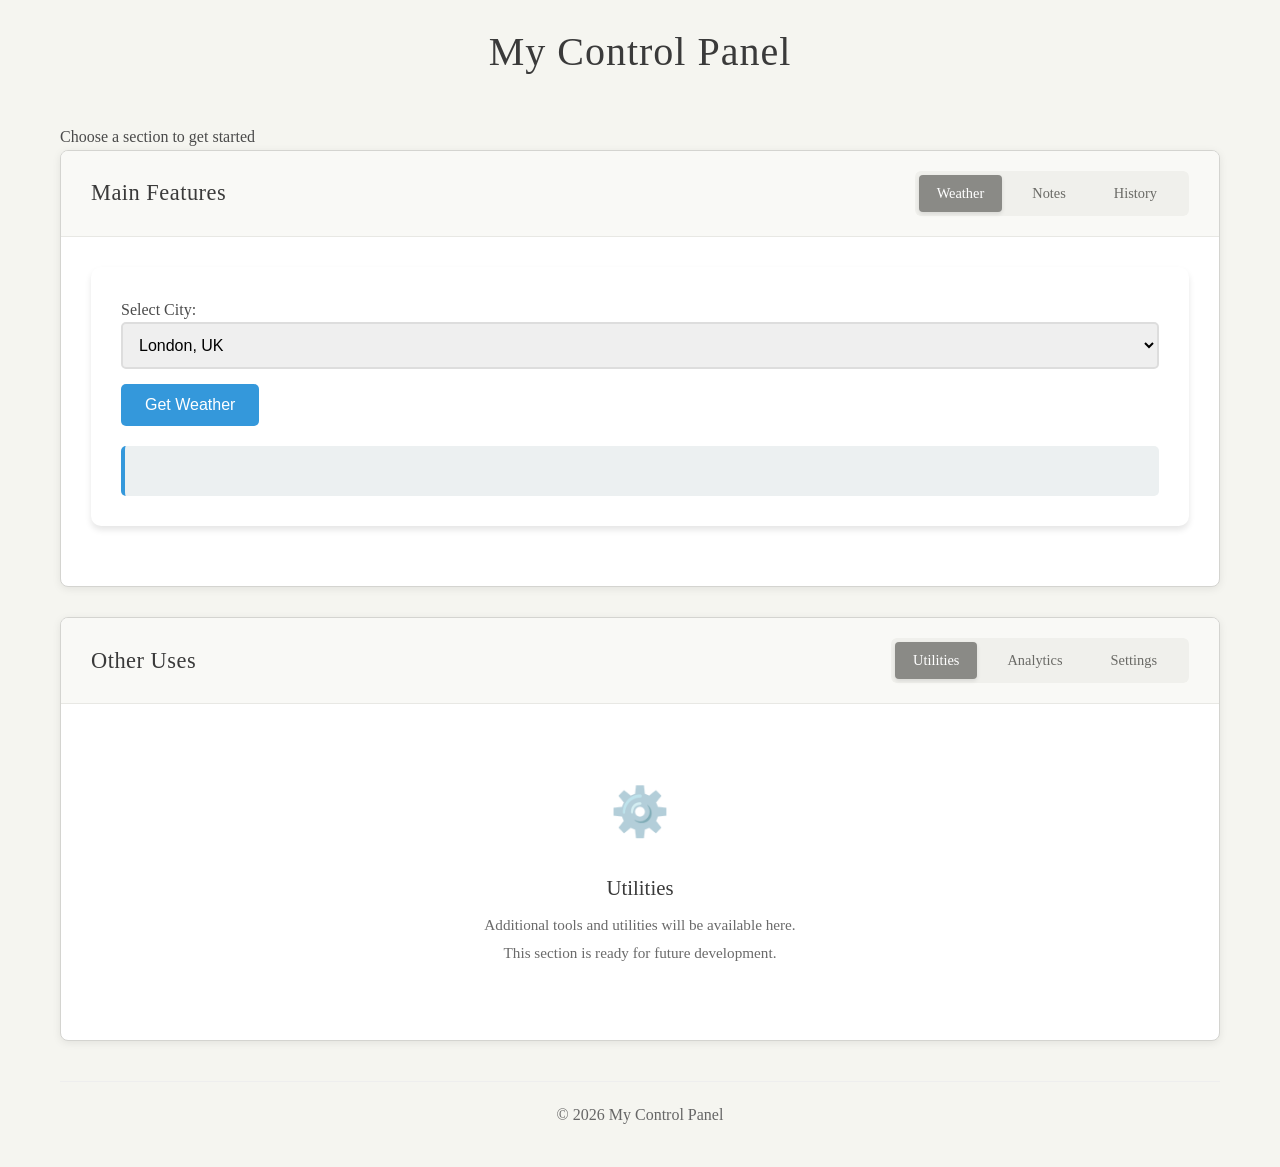
==== index.html @ 5e489d1b "Create single-page layout with workspace containers and toolbars - Implement main features container" ====
<!DOCTYPE html>
<html lang="en">
<head>
    <meta charset="UTF-8">
    <meta name="viewport" content="width=device-width, initial-scale=1.0">
    <title>My Control Panel</title>
    <link rel="stylesheet" href="styles.css">
</head>
<body>
    <div class="container">
        <header>
            <h1>My Control Panel</h1>
            <p>Choose a section to get started</p>
        </header>
        
        <main>
            <!-- Main Features Container -->
            <div class="workspace-container">
                <div class="workspace-header">
                    <h2>Main Features</h2>
                    <div class="toolbar">
                        <button class="tab-btn active" onclick="showMainFeature('weather')">Weather</button>
                        <button class="tab-btn" onclick="showMainFeature('notes')">Notes</button>
                        <button class="tab-btn" onclick="showMainFeature('history')">History</button>
                    </div>
                </div>
                
                <div class="workspace-content">
                    <!-- Weather Content -->
                    <div id="weather-content" class="content-panel active">
                        <div class="weather-section">
                            <div class="input-group">
                                <label for="citySelect">Select City:</label>
                                <select id="citySelect">
                                    <option value="london">London, UK</option>
                                    <option value="newyork">New York, USA</option>
                                    <option value="tokyo">Tokyo, Japan</option>
                                    <option value="sydney">Sydney, Australia</option>
                                    <option value="cairo">Cairo, Egypt</option>
                                </select>
                                <button id="weatherBtn" onclick="getWeather()">Get Weather</button>
                            </div>
                            
                            <div id="weatherResult" class="result-box"></div>
                        </div>
                    </div>
                    
                    <!-- Notes Content -->
                    <div id="notes-content" class="content-panel">
                        <div class="notes-section">
                            <div class="note-input-section">
                                <h3>Send a Note</h3>
                                <div class="input-group">
                                    <label for="noteInput">Enter your note:</label>
                                    <textarea id="noteInput" placeholder="Type your note here..." rows="3"></textarea>
                                    <button id="noteBtn" onclick="sendNote()">Send Note</button>
                                </div>
                            </div>
                            
                            <div class="note-retrieve-section">
                                <h3>Get Notes</h3>
                                <div class="input-group">
                                    <button id="getNotesBtn" onclick="getNotes()">Get Last 5 Notes</button>
                                </div>
                            </div>
                            
                            <div id="noteStatus" class="result-box"></div>
                        </div>
                    </div>
                    
                    <!-- History Content -->
                    <div id="history-content" class="content-panel">
                        <div class="history-section">
                            <div class="input-group">
                                <h3>Today in Christian History</h3>
                                <p>Click the button below to discover what happened on this day in Christian history.</p>
                                <button id="button3Btn" onclick="runButton3()">Get Today's Fact</button>
                            </div>
                            
                            <div id="button3Result" class="result-box"></div>
                        </div>
                    </div>
                </div>
            </div>
            
            <!-- Other Uses Container -->
            <div class="workspace-container">
                <div class="workspace-header">
                    <h2>Other Uses</h2>
                    <div class="toolbar">
                        <button class="tab-btn active" onclick="showOtherFeature('utilities')">Utilities</button>
                        <button class="tab-btn" onclick="showOtherFeature('analytics')">Analytics</button>
                        <button class="tab-btn" onclick="showOtherFeature('settings')">Settings</button>
                    </div>
                </div>
                
                <div class="workspace-content">
                    <!-- Utilities Content -->
                    <div id="utilities-content" class="content-panel active">
                        <div class="utilities-section">
                            <div class="placeholder-content">
                                <div class="placeholder-icon">⚙️</div>
                                <h3>Utilities</h3>
                                <p>Additional tools and utilities will be available here.</p>
                                <p>This section is ready for future development.</p>
                            </div>
                        </div>
                    </div>
                    
                    <!-- Analytics Content -->
                    <div id="analytics-content" class="content-panel">
                        <div class="analytics-section">
                            <div class="placeholder-content">
                                <div class="placeholder-icon">📊</div>
                                <h3>Analytics</h3>
                                <p>Data analysis and reporting features coming soon.</p>
                                <p>This section is ready for future development.</p>
                            </div>
                        </div>
                    </div>
                    
                    <!-- Settings Content -->
                    <div id="settings-content" class="content-panel">
                        <div class="settings-section">
                            <div class="placeholder-content">
                                <div class="placeholder-icon">🔧</div>
                                <h3>Settings</h3>
                                <p>Configure your preferences and settings here.</p>
                                <p>This section is ready for future development.</p>
                            </div>
                        </div>
                    </div>
                </div>
            </div>
        </main>
        
        <footer>
            <p>&copy; 2026 My Control Panel</p>
        </footer>
    </div>
    
    <!-- Link to JavaScript file with cache-busting -->
    <script src="script.js?t=202607061128"></script>
</body>
</html>
---- styles.css ----
/* Global styles and reset */
* {
    margin: 0;
    padding: 0;
    box-sizing: border-box;
}

body {
    font-family: 'Georgia', 'Times New Roman', serif;
    background-color: #f5f5f0;
    color: #4a4a4a;
    line-height: 1.6;
}

/* Main container - centers content and provides padding */
.container {
    max-width: 1200px;
    margin: 0 auto;
    padding: 20px;
}

/* Main title styling */
h1 {
    text-align: center;
    color: #3a3a3a;
    margin-bottom: 40px;
    font-size: 2.5em;
    font-weight: 300;
    letter-spacing: 1px;
}

/* Workspace Container Styles */
.workspace-container {
    background: #ffffff;
    border: 1px solid #d4d4d0;
    border-radius: 8px;
    margin-bottom: 30px;
    box-shadow: 0 2px 8px rgba(0, 0, 0, 0.08);
    overflow: hidden;
}

.workspace-header {
    background: #f9f9f6;
    border-bottom: 1px solid #e8e8e4;
    padding: 20px 30px;
    display: flex;
    justify-content: space-between;
    align-items: center;
}

.workspace-header h2 {
    color: #3a3a3a;
    font-size: 1.4em;
    font-weight: 400;
    margin: 0;
    letter-spacing: 0.5px;
}

/* Toolbar Styles */
.toolbar {
    display: flex;
    gap: 2px;
    background: #f0f0ec;
    border-radius: 6px;
    padding: 4px;
}

.tab-btn {
    background: transparent;
    color: #6a6a66;
    border: none;
    padding: 10px 18px;
    border-radius: 4px;
    cursor: pointer;
    font-size: 0.9em;
    font-weight: 400;
    transition: all 0.3s ease;
    font-family: inherit;
}

.tab-btn:hover {
    background: rgba(138, 138, 134, 0.1);
    color: #4a4a46;
}

.tab-btn.active {
    background: #8a8a86;
    color: white;
    box-shadow: 0 2px 4px rgba(0, 0, 0, 0.1);
}

/* Workspace Content */
.workspace-content {
    padding: 30px;
    min-height: 300px;
}

.content-panel {
    display: none;
}

.content-panel.active {
    display: block;
    animation: fadeIn 0.3s ease-in;
}

@keyframes fadeIn {
    from { opacity: 0; transform: translateY(10px); }
    to { opacity: 1; transform: translateY(0); }
}

/* Placeholder Content */
.placeholder-content {
    text-align: center;
    padding: 40px 20px;
}

.placeholder-icon {
    font-size: 48px;
    margin-bottom: 20px;
    opacity: 0.6;
}

.placeholder-content h3 {
    color: #3a3a3a;
    margin: 0 0 10px 0;
    font-size: 1.3em;
    font-weight: 400;
}

.placeholder-content p {
    color: #6a6a6a;
    margin: 5px 0;
    font-size: 0.95em;
    line-height: 1.5;
}

/* Feature Grid */
.feature-grid, .other-grid {
    display: grid;
    grid-template-columns: repeat(auto-fit, minmax(280px, 1fr));
    gap: 20px;
}

/* Feature Cards */
.feature-card, .other-card {
    background: #fafafa;
    border: 1px solid #e0e0dc;
    border-radius: 6px;
    padding: 25px;
    text-align: center;
    transition: all 0.3s ease;
    cursor: pointer;
}

.feature-card:hover, .other-card:hover {
    border-color: #b8b8b4;
    box-shadow: 0 4px 12px rgba(0, 0, 0, 0.12);
    transform: translateY(-2px);
}

.feature-icon, .other-icon {
    font-size: 36px;
    margin-bottom: 15px;
    opacity: 0.8;
}

.feature-card h3, .other-card h3 {
    color: #3a3a3a;
    margin: 0 0 8px 0;
    font-size: 1.2em;
    font-weight: 400;
}

.feature-card p, .other-card p {
    color: #6a6a6a;
    margin: 0 0 20px 0;
    font-size: 0.9em;
    line-height: 1.5;
}

.feature-btn, .other-btn {
    background: #8a8a86;
    color: white;
    border: none;
    padding: 10px 20px;
    border-radius: 4px;
    cursor: pointer;
    font-size: 0.85em;
    font-weight: 400;
    transition: background 0.3s ease;
    font-family: inherit;
}

.feature-btn:hover, .other-btn:hover {
    background: #6a6a66;
}

.other-btn {
    background: #9a9a96;
    cursor: not-allowed;
    opacity: 0.7;
}

.other-btn:hover {
    background: #9a9a96;
}

/* Card styling - each section is a card */
.card {
    background: white;
    border-radius: 10px;
    box-shadow: 0 4px 6px rgba(0, 0, 0, 0.1);
    padding: 30px;
    margin-bottom: 30px;
    transition: transform 0.2s ease;
}

/* Hover effect for cards */
.card:hover {
    transform: translateY(-2px);
    box-shadow: 0 6px 12px rgba(0, 0, 0, 0.15);
}

/* Card heading styling */
.card h2 {
    color: #3498db;
    margin-bottom: 10px;
    font-size: 1.8em;
}

/* Card description paragraph */
.card p {
    color: #666;
    margin-bottom: 20px;
    font-style: italic;
}

/* Form elements styling */
select, input[type="text"] {
    width: 100%;
    padding: 12px;
    margin-bottom: 15px;
    border: 2px solid #ddd;
    border-radius: 5px;
    font-size: 16px;
    transition: border-color 0.3s ease;
}

/* Focus effect for form elements */
select:focus, input[type="text"]:focus {
    outline: none;
    border-color: #3498db;
}

/* Button styling */
button {
    background-color: #3498db;
    color: white;
    padding: 12px 24px;
    border: none;
    border-radius: 5px;
    font-size: 16px;
    cursor: pointer;
    transition: background-color 0.3s ease;
    margin-right: 10px;
}

/* Hover effect for buttons */
button:hover {
    background-color: #2980b9;
}

/* Active effect for buttons */
button:active {
    transform: translateY(1px);
}

/* Result divs styling - where output will appear */
#weatherResult, #noteStatus, #button3Result {
    margin-top: 20px;
    padding: 15px;
    border-radius: 5px;
    background-color: #ecf0f1;
    min-height: 50px;
    border-left: 4px solid #3498db;
}

/* Success message styling */
.success {
    background-color: #d4edda;
    border-left-color: #28a745;
    color: #155724;
}

/* Error message styling */
.error {
    background-color: #f8d7da;
    border-left-color: #dc3545;
    color: #721c24;
}

/* Navigation Styles */
.nav-header {
    display: flex;
    align-items: center;
    gap: 15px;
    margin-bottom: 10px;
}

.back-btn {
    background: #6c757d;
    color: white;
    border: none;
    padding: 8px 15px;
    border-radius: 5px;
    cursor: pointer;
    font-size: 14px;
    transition: background 0.3s ease;
}

.back-btn:hover {
    background: #5a6268;
}

.nav-grid {
    display: grid;
    grid-template-columns: repeat(auto-fit, minmax(300px, 1fr));
    gap: 25px;
    margin-top: 30px;
}

.nav-card {
    background: white;
    border-radius: 12px;
    padding: 30px;
    text-align: center;
    box-shadow: 0 4px 15px rgba(0, 0, 0, 0.1);
    transition: transform 0.3s ease, box-shadow 0.3s ease;
    cursor: pointer;
}

.nav-card:hover {
    transform: translateY(-5px);
    box-shadow: 0 8px 25px rgba(0, 0, 0, 0.15);
}

.nav-icon {
    font-size: 48px;
    margin-bottom: 15px;
}

.nav-card h2 {
    color: #333;
    margin: 0 0 10px 0;
    font-size: 24px;
}

.nav-card p {
    color: #666;
    margin: 0 0 20px 0;
    line-height: 1.5;
}

.nav-btn {
    background: linear-gradient(135deg, #667eea 0%, #764ba2 100%);
    color: white;
    border: none;
    padding: 12px 25px;
    border-radius: 8px;
    cursor: pointer;
    font-size: 16px;
    font-weight: 600;
    transition: transform 0.2s ease;
}

.nav-btn:hover {
    transform: scale(1.05);
}

/* Footer Styles */
footer {
    text-align: center;
    margin-top: 40px;
    padding: 20px;
    border-top: 1px solid #eee;
    color: #666;
}

/* Section Styles for individual pages */
.weather-section, .notes-section, .history-section {
    background: white;
    border-radius: 10px;
    box-shadow: 0 4px 6px rgba(0, 0, 0, 0.1);
    padding: 30px;
    margin-bottom: 30px;
}

.weather-section h2, .notes-section h2, .history-section h2 {
    color: #3498db;
    margin-bottom: 10px;
    font-size: 1.8em;
}

.weather-section h3, .notes-section h3, .history-section h3 {
    color: #2c3e50;
    margin: 20px 0 10px 0;
    font-size: 1.3em;
}

.note-input-section, .note-retrieve-section {
    margin-bottom: 25px;
}

/* Textarea styling */
textarea {
    width: 100%;
    padding: 12px;
    margin-bottom: 15px;
    border: 2px solid #ddd;
    border-radius: 5px;
    font-size: 16px;
    transition: border-color 0.3s ease;
    resize: vertical;
    font-family: inherit;
}

textarea:focus {
    outline: none;
    border-color: #3498db;
}

/* Result box styling */
.result-box {
    margin-top: 20px;
    padding: 15px;
    border-radius: 5px;
    background-color: #ecf0f1;
    min-height: 50px;
    border-left: 4px solid #3498db;
}

/* Responsive design for smaller screens */
@media (max-width: 768px) {
    .container {
        padding: 15px;
    }
    
    .card {
        padding: 20px;
    }
    
    h1 {
        font-size: 2em;
    }
    
    .card h2 {
        font-size: 1.5em;
    }
    
    .workspace-header {
        flex-direction: column;
        gap: 15px;
        padding: 20px;
        text-align: center;
    }
    
    .toolbar {
        justify-content: center;
        flex-wrap: wrap;
    }
    
    .tab-btn {
        padding: 8px 14px;
        font-size: 0.85em;
    }
    
    .workspace-content {
        padding: 20px;
        min-height: 250px;
    }
    
    .placeholder-content {
        padding: 30px 15px;
    }
    
    .placeholder-icon {
        font-size: 36px;
    }
    
    .nav-header {
        flex-direction: column;
        align-items: flex-start;
        gap: 10px;
    }
    
    .weather-section, .notes-section, .history-section {
        padding: 20px;
    }
    
    .input-group {
        flex-direction: column;
        gap: 10px;
    }
    
    .input-group button {
        align-self: stretch;
    }
}
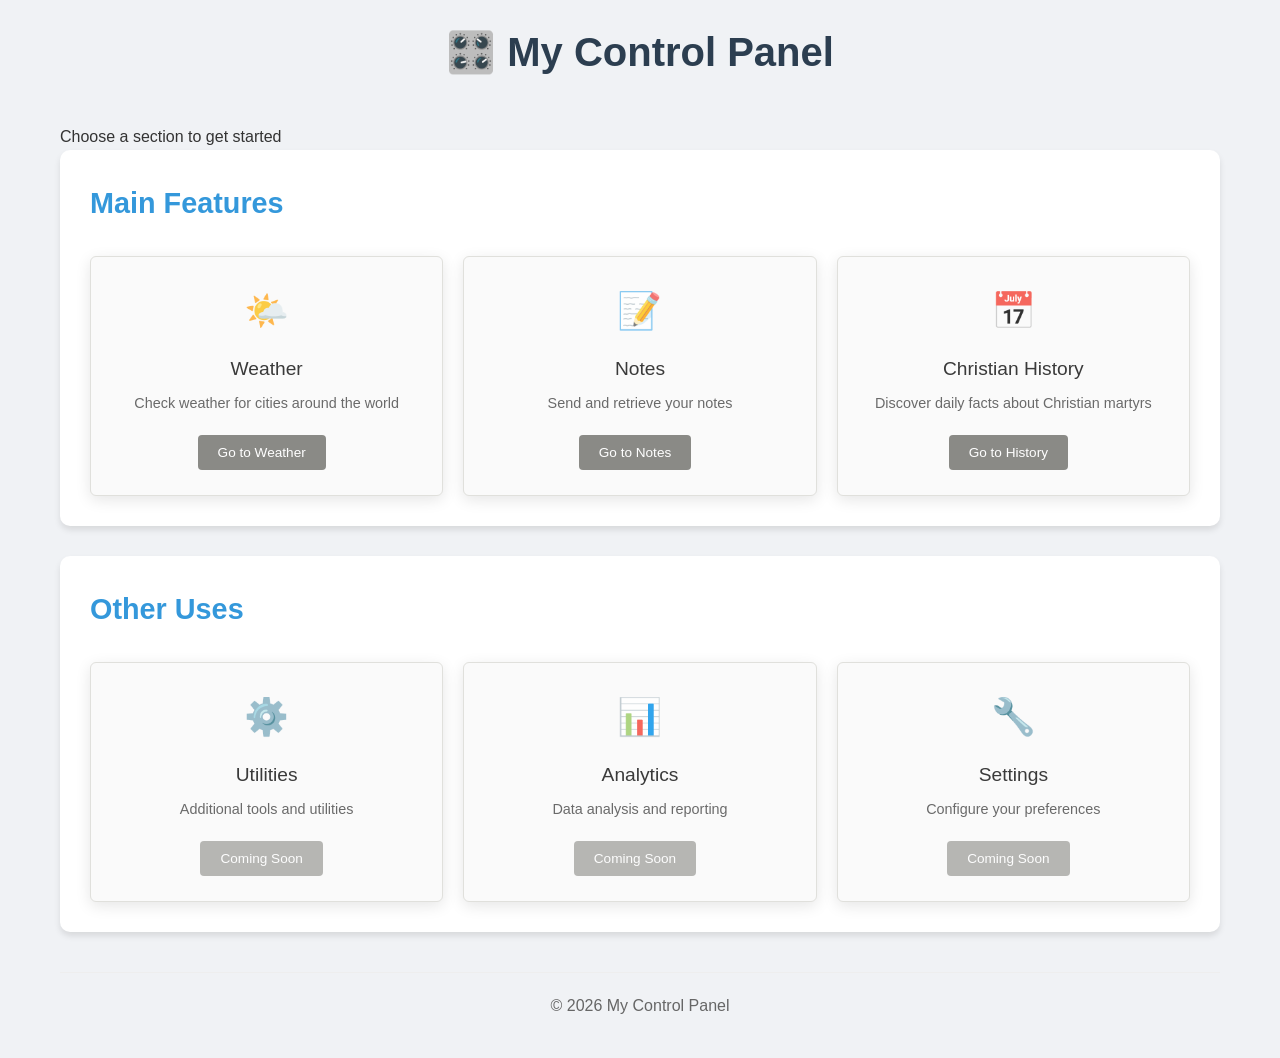
==== commit 7b522fe0: "Revert to original beautiful card-based layout design - Restore original card design with hover effe" ====
--- a/index.html
+++ b/index.html
@@ -9,126 +9,61 @@
 <body>
     <div class="container">
         <header>
-            <h1>My Control Panel</h1>
+            <h1>🎛️ My Control Panel</h1>
             <p>Choose a section to get started</p>
         </header>
         
         <main>
             <!-- Main Features Container -->
-            <div class="workspace-container">
-                <div class="workspace-header">
-                    <h2>Main Features</h2>
-                    <div class="toolbar">
-                        <button class="tab-btn active" onclick="showMainFeature('weather')">Weather</button>
-                        <button class="tab-btn" onclick="showMainFeature('notes')">Notes</button>
-                        <button class="tab-btn" onclick="showMainFeature('history')">History</button>
-                    </div>
-                </div>
-                
-                <div class="workspace-content">
-                    <!-- Weather Content -->
-                    <div id="weather-content" class="content-panel active">
-                        <div class="weather-section">
-                            <div class="input-group">
-                                <label for="citySelect">Select City:</label>
-                                <select id="citySelect">
-                                    <option value="london">London, UK</option>
-                                    <option value="newyork">New York, USA</option>
-                                    <option value="tokyo">Tokyo, Japan</option>
-                                    <option value="sydney">Sydney, Australia</option>
-                                    <option value="cairo">Cairo, Egypt</option>
-                                </select>
-                                <button id="weatherBtn" onclick="getWeather()">Get Weather</button>
-                            </div>
-                            
-                            <div id="weatherResult" class="result-box"></div>
-                        </div>
+            <div class="feature-container">
+                <h2>Main Features</h2>
+                <div class="feature-grid">
+                    <div class="feature-card" onclick="window.location.href='weather.html'">
+                        <div class="feature-icon">🌤️</div>
+                        <h3>Weather</h3>
+                        <p>Check weather for cities around the world</p>
+                        <button class="feature-btn">Go to Weather</button>
                     </div>
                     
-                    <!-- Notes Content -->
-                    <div id="notes-content" class="content-panel">
-                        <div class="notes-section">
-                            <div class="note-input-section">
-                                <h3>Send a Note</h3>
-                                <div class="input-group">
-                                    <label for="noteInput">Enter your note:</label>
-                                    <textarea id="noteInput" placeholder="Type your note here..." rows="3"></textarea>
-                                    <button id="noteBtn" onclick="sendNote()">Send Note</button>
-                                </div>
-                            </div>
-                            
-                            <div class="note-retrieve-section">
-                                <h3>Get Notes</h3>
-                                <div class="input-group">
-                                    <button id="getNotesBtn" onclick="getNotes()">Get Last 5 Notes</button>
-                                </div>
-                            </div>
-                            
-                            <div id="noteStatus" class="result-box"></div>
-                        </div>
+                    <div class="feature-card" onclick="window.location.href='notes.html'">
+                        <div class="feature-icon">📝</div>
+                        <h3>Notes</h3>
+                        <p>Send and retrieve your notes</p>
+                        <button class="feature-btn">Go to Notes</button>
                     </div>
                     
-                    <!-- History Content -->
-                    <div id="history-content" class="content-panel">
-                        <div class="history-section">
-                            <div class="input-group">
-                                <h3>Today in Christian History</h3>
-                                <p>Click the button below to discover what happened on this day in Christian history.</p>
-                                <button id="button3Btn" onclick="runButton3()">Get Today's Fact</button>
-                            </div>
-                            
-                            <div id="button3Result" class="result-box"></div>
-                        </div>
+                    <div class="feature-card" onclick="window.location.href='history.html'">
+                        <div class="feature-icon">📅</div>
+                        <h3>Christian History</h3>
+                        <p>Discover daily facts about Christian martyrs</p>
+                        <button class="feature-btn">Go to History</button>
                     </div>
                 </div>
             </div>
             
             <!-- Other Uses Container -->
-            <div class="workspace-container">
-                <div class="workspace-header">
-                    <h2>Other Uses</h2>
-                    <div class="toolbar">
-                        <button class="tab-btn active" onclick="showOtherFeature('utilities')">Utilities</button>
-                        <button class="tab-btn" onclick="showOtherFeature('analytics')">Analytics</button>
-                        <button class="tab-btn" onclick="showOtherFeature('settings')">Settings</button>
-                    </div>
-                </div>
-                
-                <div class="workspace-content">
-                    <!-- Utilities Content -->
-                    <div id="utilities-content" class="content-panel active">
-                        <div class="utilities-section">
-                            <div class="placeholder-content">
-                                <div class="placeholder-icon">⚙️</div>
-                                <h3>Utilities</h3>
-                                <p>Additional tools and utilities will be available here.</p>
-                                <p>This section is ready for future development.</p>
-                            </div>
-                        </div>
+            <div class="other-container">
+                <h2>Other Uses</h2>
+                <div class="other-grid">
+                    <div class="other-card">
+                        <div class="other-icon">⚙️</div>
+                        <h3>Utilities</h3>
+                        <p>Additional tools and utilities</p>
+                        <button class="other-btn">Coming Soon</button>
                     </div>
                     
-                    <!-- Analytics Content -->
-                    <div id="analytics-content" class="content-panel">
-                        <div class="analytics-section">
-                            <div class="placeholder-content">
-                                <div class="placeholder-icon">📊</div>
-                                <h3>Analytics</h3>
-                                <p>Data analysis and reporting features coming soon.</p>
-                                <p>This section is ready for future development.</p>
-                            </div>
-                        </div>
+                    <div class="other-card">
+                        <div class="other-icon">📊</div>
+                        <h3>Analytics</h3>
+                        <p>Data analysis and reporting</p>
+                        <button class="other-btn">Coming Soon</button>
                     </div>
                     
-                    <!-- Settings Content -->
-                    <div id="settings-content" class="content-panel">
-                        <div class="settings-section">
-                            <div class="placeholder-content">
-                                <div class="placeholder-icon">🔧</div>
-                                <h3>Settings</h3>
-                                <p>Configure your preferences and settings here.</p>
-                                <p>This section is ready for future development.</p>
-                            </div>
-                        </div>
+                    <div class="other-card">
+                        <div class="other-icon">🔧</div>
+                        <h3>Settings</h3>
+                        <p>Configure your preferences</p>
+                        <button class="other-btn">Coming Soon</button>
                     </div>
                 </div>
             </div>
@@ -138,8 +73,5 @@
             <p>&copy; 2026 My Control Panel</p>
         </footer>
     </div>
-    
-    <!-- Link to JavaScript file with cache-busting -->
-    <script src="script.js?t=202607061128"></script>
 </body>
 </html>
--- a/styles.css
+++ b/styles.css
@@ -6,9 +6,9 @@
 }
 
 body {
-    font-family: 'Georgia', 'Times New Roman', serif;
-    background-color: #f5f5f0;
-    color: #4a4a4a;
+    font-family: Arial, sans-serif;
+    background-color: #f0f2f5;
+    color: #333;
     line-height: 1.6;
 }
 
@@ -22,117 +22,97 @@
 /* Main title styling */
 h1 {
     text-align: center;
-    color: #3a3a3a;
+    color: #2c3e50;
     margin-bottom: 40px;
     font-size: 2.5em;
-    font-weight: 300;
-    letter-spacing: 1px;
-}
-
-/* Workspace Container Styles */
-.workspace-container {
-    background: #ffffff;
-    border: 1px solid #d4d4d0;
+}
+
+/* Container Styles */
+.feature-container, .other-container {
+    background: white;
+    border-radius: 10px;
+    box-shadow: 0 4px 6px rgba(0, 0, 0, 0.1);
+    padding: 30px;
+    margin-bottom: 30px;
+    transition: transform 0.2s ease;
+}
+
+.feature-container:hover, .other-container:hover {
+    transform: translateY(-2px);
+    box-shadow: 0 6px 12px rgba(0, 0, 0, 0.15);
+}
+
+.feature-container h2, .other-container h2 {
+    color: #3498db;
+    margin-bottom: 10px;
+    font-size: 1.8em;
+}
+
+/* Feature Grid */
+.feature-grid, .other-grid {
+    display: grid;
+    grid-template-columns: repeat(auto-fit, minmax(300px, 1fr));
+    gap: 25px;
+    margin-top: 30px;
+}
+
+/* Feature Cards */
+.feature-card, .other-card {
+    background: white;
+    border-radius: 12px;
+    padding: 30px;
+    text-align: center;
+    box-shadow: 0 4px 15px rgba(0, 0, 0, 0.1);
+    transition: transform 0.3s ease, box-shadow 0.3s ease;
+    cursor: pointer;
+}
+
+.feature-card:hover, .other-card:hover {
+    transform: translateY(-5px);
+    box-shadow: 0 8px 25px rgba(0, 0, 0, 0.15);
+}
+
+.feature-icon, .other-icon {
+    font-size: 48px;
+    margin-bottom: 15px;
+}
+
+.feature-card h3, .other-card h3 {
+    color: #333;
+    margin: 0 0 10px 0;
+    font-size: 24px;
+}
+
+.feature-card p, .other-card p {
+    color: #666;
+    margin: 0 0 20px 0;
+    line-height: 1.5;
+}
+
+.feature-btn, .other-btn {
+    background: linear-gradient(135deg, #667eea 0%, #764ba2 100%);
+    color: white;
+    border: none;
+    padding: 12px 25px;
     border-radius: 8px;
-    margin-bottom: 30px;
-    box-shadow: 0 2px 8px rgba(0, 0, 0, 0.08);
-    overflow: hidden;
-}
-
-.workspace-header {
-    background: #f9f9f6;
-    border-bottom: 1px solid #e8e8e4;
-    padding: 20px 30px;
-    display: flex;
-    justify-content: space-between;
-    align-items: center;
-}
-
-.workspace-header h2 {
-    color: #3a3a3a;
-    font-size: 1.4em;
-    font-weight: 400;
-    margin: 0;
-    letter-spacing: 0.5px;
-}
-
-/* Toolbar Styles */
-.toolbar {
-    display: flex;
-    gap: 2px;
-    background: #f0f0ec;
-    border-radius: 6px;
-    padding: 4px;
-}
-
-.tab-btn {
-    background: transparent;
-    color: #6a6a66;
-    border: none;
-    padding: 10px 18px;
-    border-radius: 4px;
-    cursor: pointer;
-    font-size: 0.9em;
-    font-weight: 400;
-    transition: all 0.3s ease;
-    font-family: inherit;
-}
-
-.tab-btn:hover {
-    background: rgba(138, 138, 134, 0.1);
-    color: #4a4a46;
-}
-
-.tab-btn.active {
-    background: #8a8a86;
-    color: white;
-    box-shadow: 0 2px 4px rgba(0, 0, 0, 0.1);
-}
-
-/* Workspace Content */
-.workspace-content {
-    padding: 30px;
-    min-height: 300px;
-}
-
-.content-panel {
-    display: none;
-}
-
-.content-panel.active {
-    display: block;
-    animation: fadeIn 0.3s ease-in;
-}
-
-@keyframes fadeIn {
-    from { opacity: 0; transform: translateY(10px); }
-    to { opacity: 1; transform: translateY(0); }
-}
-
-/* Placeholder Content */
-.placeholder-content {
-    text-align: center;
-    padding: 40px 20px;
-}
-
-.placeholder-icon {
-    font-size: 48px;
-    margin-bottom: 20px;
-    opacity: 0.6;
-}
-
-.placeholder-content h3 {
-    color: #3a3a3a;
-    margin: 0 0 10px 0;
-    font-size: 1.3em;
-    font-weight: 400;
-}
-
-.placeholder-content p {
-    color: #6a6a6a;
-    margin: 5px 0;
-    font-size: 0.95em;
-    line-height: 1.5;
+    cursor: pointer;
+    font-size: 16px;
+    font-weight: 600;
+    transition: transform 0.2s ease;
+}
+
+.feature-btn:hover, .other-btn:hover {
+    transform: scale(1.05);
+}
+
+.other-btn {
+    background: linear-gradient(135deg, #95a5a6 0%, #7f8c8d 100%);
+    cursor: not-allowed;
+    opacity: 0.7;
+}
+
+.other-btn:hover {
+    transform: scale(1.05);
 }
 
 /* Feature Grid */
@@ -443,10 +423,10 @@
 /* Responsive design for smaller screens */
 @media (max-width: 768px) {
     .container {
-        padding: 15px;
-    }
-    
-    .card {
+        padding: 10px;
+    }
+    
+    .feature-container, .other-container {
         padding: 20px;
     }
     
@@ -454,56 +434,20 @@
         font-size: 2em;
     }
     
-    .card h2 {
+    .feature-container h2, .other-container h2 {
         font-size: 1.5em;
     }
     
-    .workspace-header {
-        flex-direction: column;
-        gap: 15px;
+    .feature-grid, .other-grid {
+        grid-template-columns: 1fr;
+        gap: 20px;
+    }
+    
+    .feature-card, .other-card {
         padding: 20px;
-        text-align: center;
-    }
-    
-    .toolbar {
-        justify-content: center;
-        flex-wrap: wrap;
-    }
-    
-    .tab-btn {
-        padding: 8px 14px;
-        font-size: 0.85em;
-    }
-    
-    .workspace-content {
-        padding: 20px;
-        min-height: 250px;
-    }
-    
-    .placeholder-content {
-        padding: 30px 15px;
-    }
-    
-    .placeholder-icon {
+    }
+    
+    .feature-icon, .other-icon {
         font-size: 36px;
     }
-    
-    .nav-header {
-        flex-direction: column;
-        align-items: flex-start;
-        gap: 10px;
-    }
-    
-    .weather-section, .notes-section, .history-section {
-        padding: 20px;
-    }
-    
-    .input-group {
-        flex-direction: column;
-        gap: 10px;
-    }
-    
-    .input-group button {
-        align-self: stretch;
-    }
-}
+}
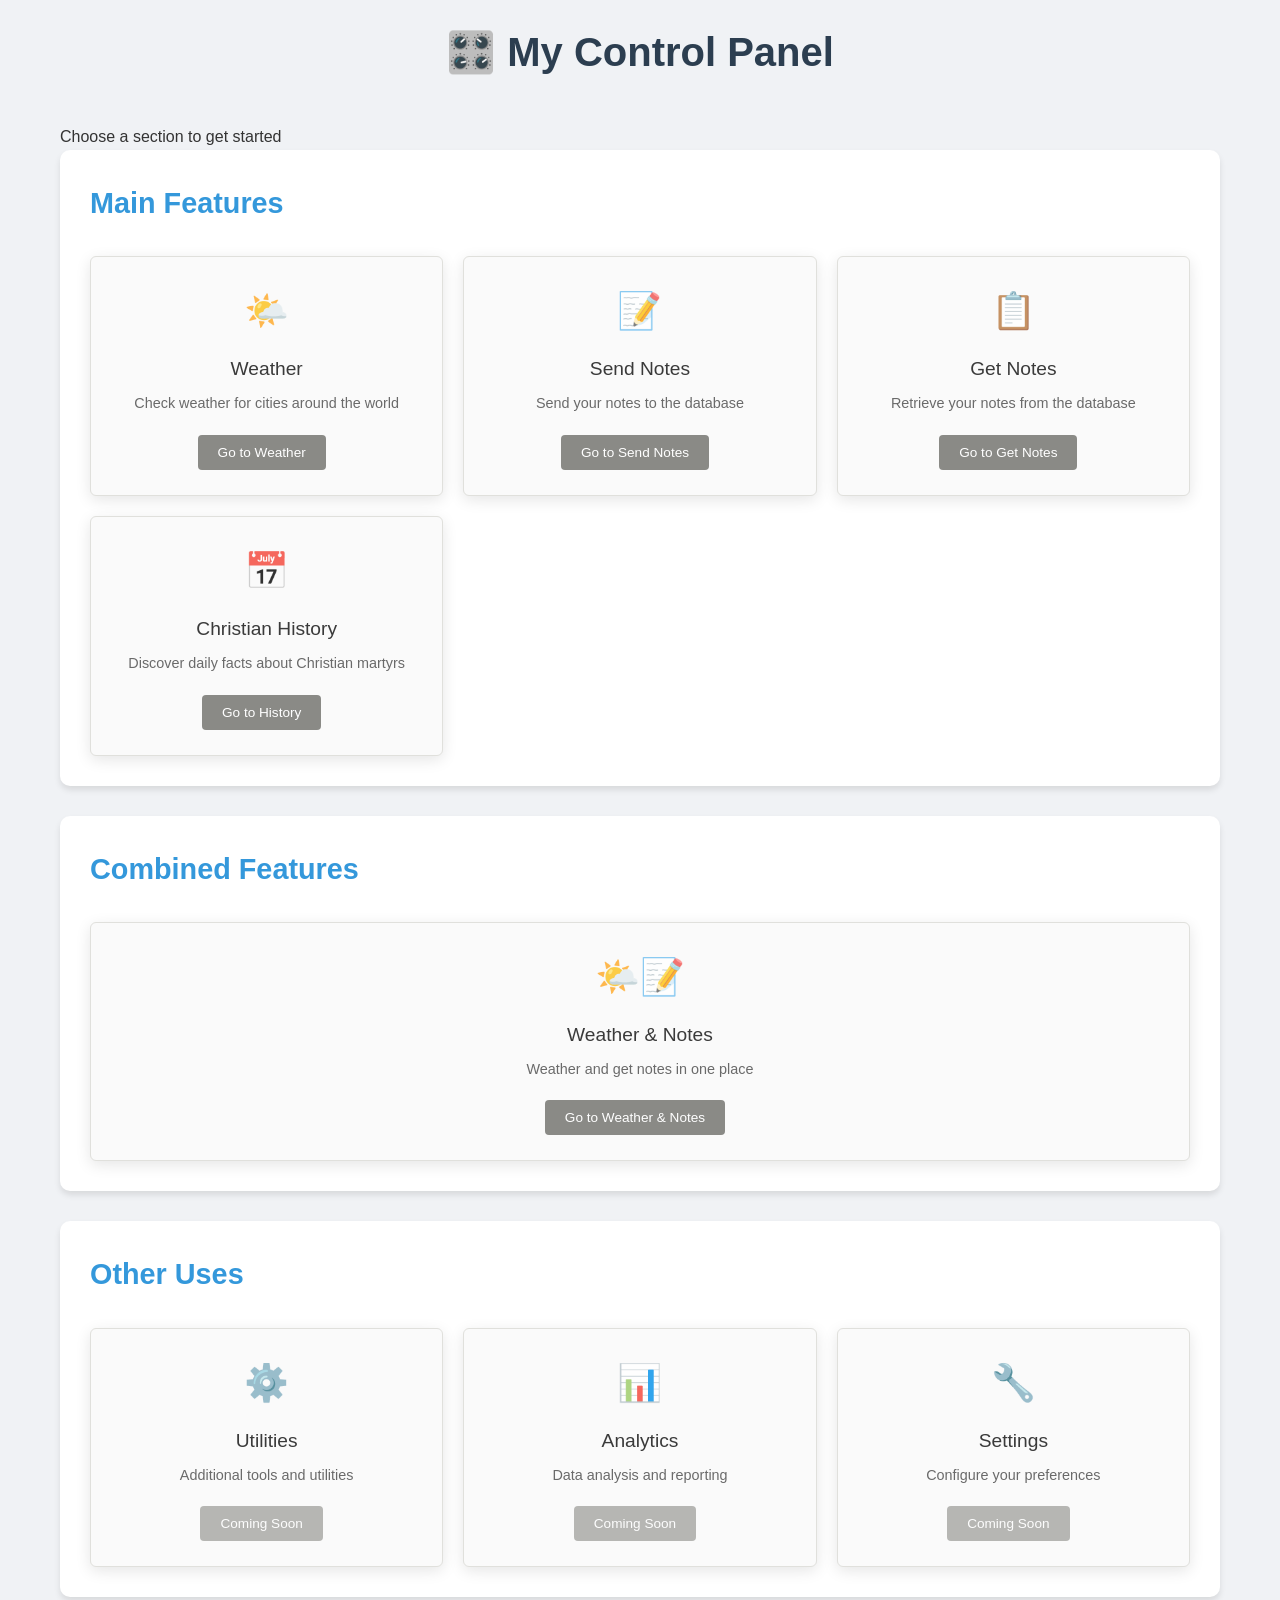
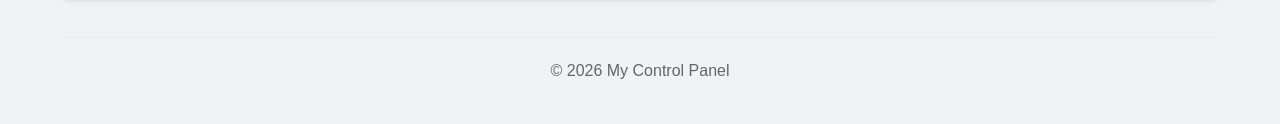
==== commit 2be67348: "Create comprehensive landing page with all features and new combined page - Update landing page with" ====
--- a/index.html
+++ b/index.html
@@ -27,9 +27,16 @@
                     
                     <div class="feature-card" onclick="window.location.href='notes.html'">
                         <div class="feature-icon">📝</div>
-                        <h3>Notes</h3>
-                        <p>Send and retrieve your notes</p>
-                        <button class="feature-btn">Go to Notes</button>
+                        <h3>Send Notes</h3>
+                        <p>Send your notes to the database</p>
+                        <button class="feature-btn">Go to Send Notes</button>
+                    </div>
+                    
+                    <div class="feature-card" onclick="window.location.href='getnotes.html'">
+                        <div class="feature-icon">📋</div>
+                        <h3>Get Notes</h3>
+                        <p>Retrieve your notes from the database</p>
+                        <button class="feature-btn">Go to Get Notes</button>
                     </div>
                     
                     <div class="feature-card" onclick="window.location.href='history.html'">
@@ -37,6 +44,19 @@
                         <h3>Christian History</h3>
                         <p>Discover daily facts about Christian martyrs</p>
                         <button class="feature-btn">Go to History</button>
+                    </div>
+                </div>
+            </div>
+            
+            <!-- Combined Features Container -->
+            <div class="feature-container">
+                <h2>Combined Features</h2>
+                <div class="feature-grid">
+                    <div class="feature-card" onclick="window.location.href='weather-notes.html'">
+                        <div class="feature-icon">🌤️📝</div>
+                        <h3>Weather & Notes</h3>
+                        <p>Weather and get notes in one place</p>
+                        <button class="feature-btn">Go to Weather & Notes</button>
                     </div>
                 </div>
             </div>
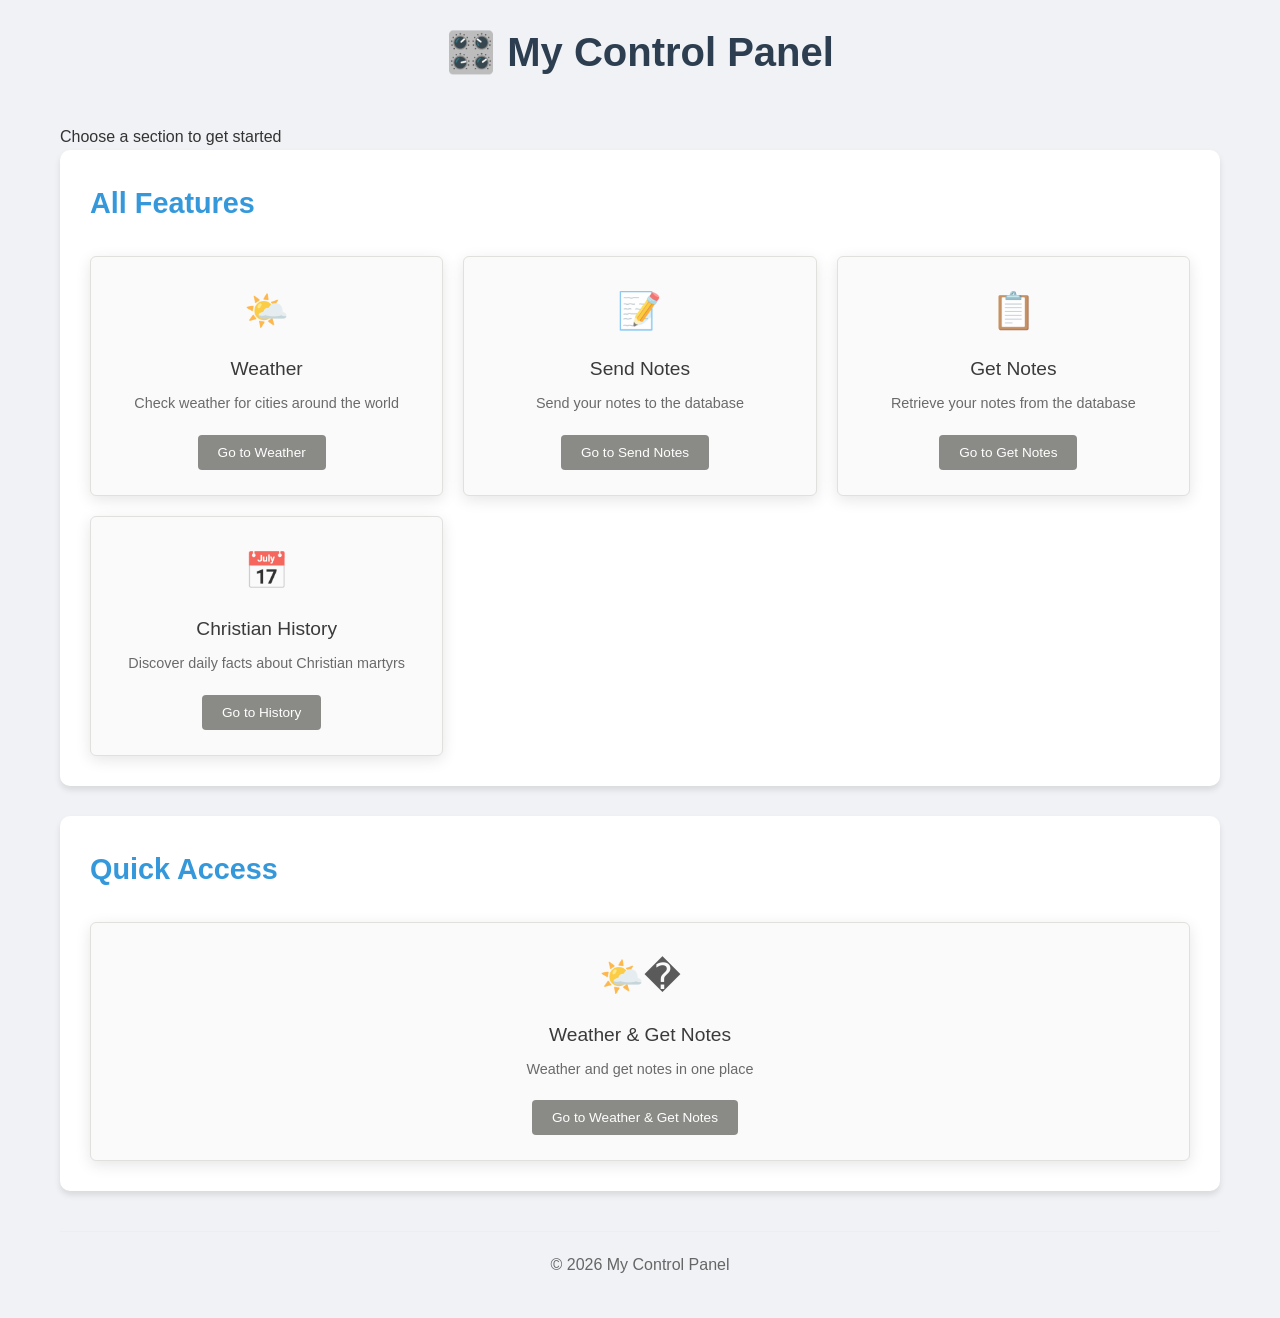
==== commit fa6d8fa5: "Fix landing page structure as requested - Create 'All Features' container with ALL current buttons: " ====
--- a/index.html
+++ b/index.html
@@ -14,9 +14,9 @@
         </header>
         
         <main>
-            <!-- Main Features Container -->
+            <!-- All Current Buttons Container -->
             <div class="feature-container">
-                <h2>Main Features</h2>
+                <h2>All Features</h2>
                 <div class="feature-grid">
                     <div class="feature-card" onclick="window.location.href='weather.html'">
                         <div class="feature-icon">🌤️</div>
@@ -48,42 +48,15 @@
                 </div>
             </div>
             
-            <!-- Combined Features Container -->
+            <!-- New Container with Weather & Get Notes Page -->
             <div class="feature-container">
-                <h2>Combined Features</h2>
+                <h2>Quick Access</h2>
                 <div class="feature-grid">
                     <div class="feature-card" onclick="window.location.href='weather-notes.html'">
-                        <div class="feature-icon">🌤️📝</div>
-                        <h3>Weather & Notes</h3>
+                        <div class="feature-icon">🌤️�</div>
+                        <h3>Weather & Get Notes</h3>
                         <p>Weather and get notes in one place</p>
-                        <button class="feature-btn">Go to Weather & Notes</button>
-                    </div>
-                </div>
-            </div>
-            
-            <!-- Other Uses Container -->
-            <div class="other-container">
-                <h2>Other Uses</h2>
-                <div class="other-grid">
-                    <div class="other-card">
-                        <div class="other-icon">⚙️</div>
-                        <h3>Utilities</h3>
-                        <p>Additional tools and utilities</p>
-                        <button class="other-btn">Coming Soon</button>
-                    </div>
-                    
-                    <div class="other-card">
-                        <div class="other-icon">📊</div>
-                        <h3>Analytics</h3>
-                        <p>Data analysis and reporting</p>
-                        <button class="other-btn">Coming Soon</button>
-                    </div>
-                    
-                    <div class="other-card">
-                        <div class="other-icon">🔧</div>
-                        <h3>Settings</h3>
-                        <p>Configure your preferences</p>
-                        <button class="other-btn">Coming Soon</button>
+                        <button class="feature-btn">Go to Weather & Get Notes</button>
                     </div>
                 </div>
             </div>
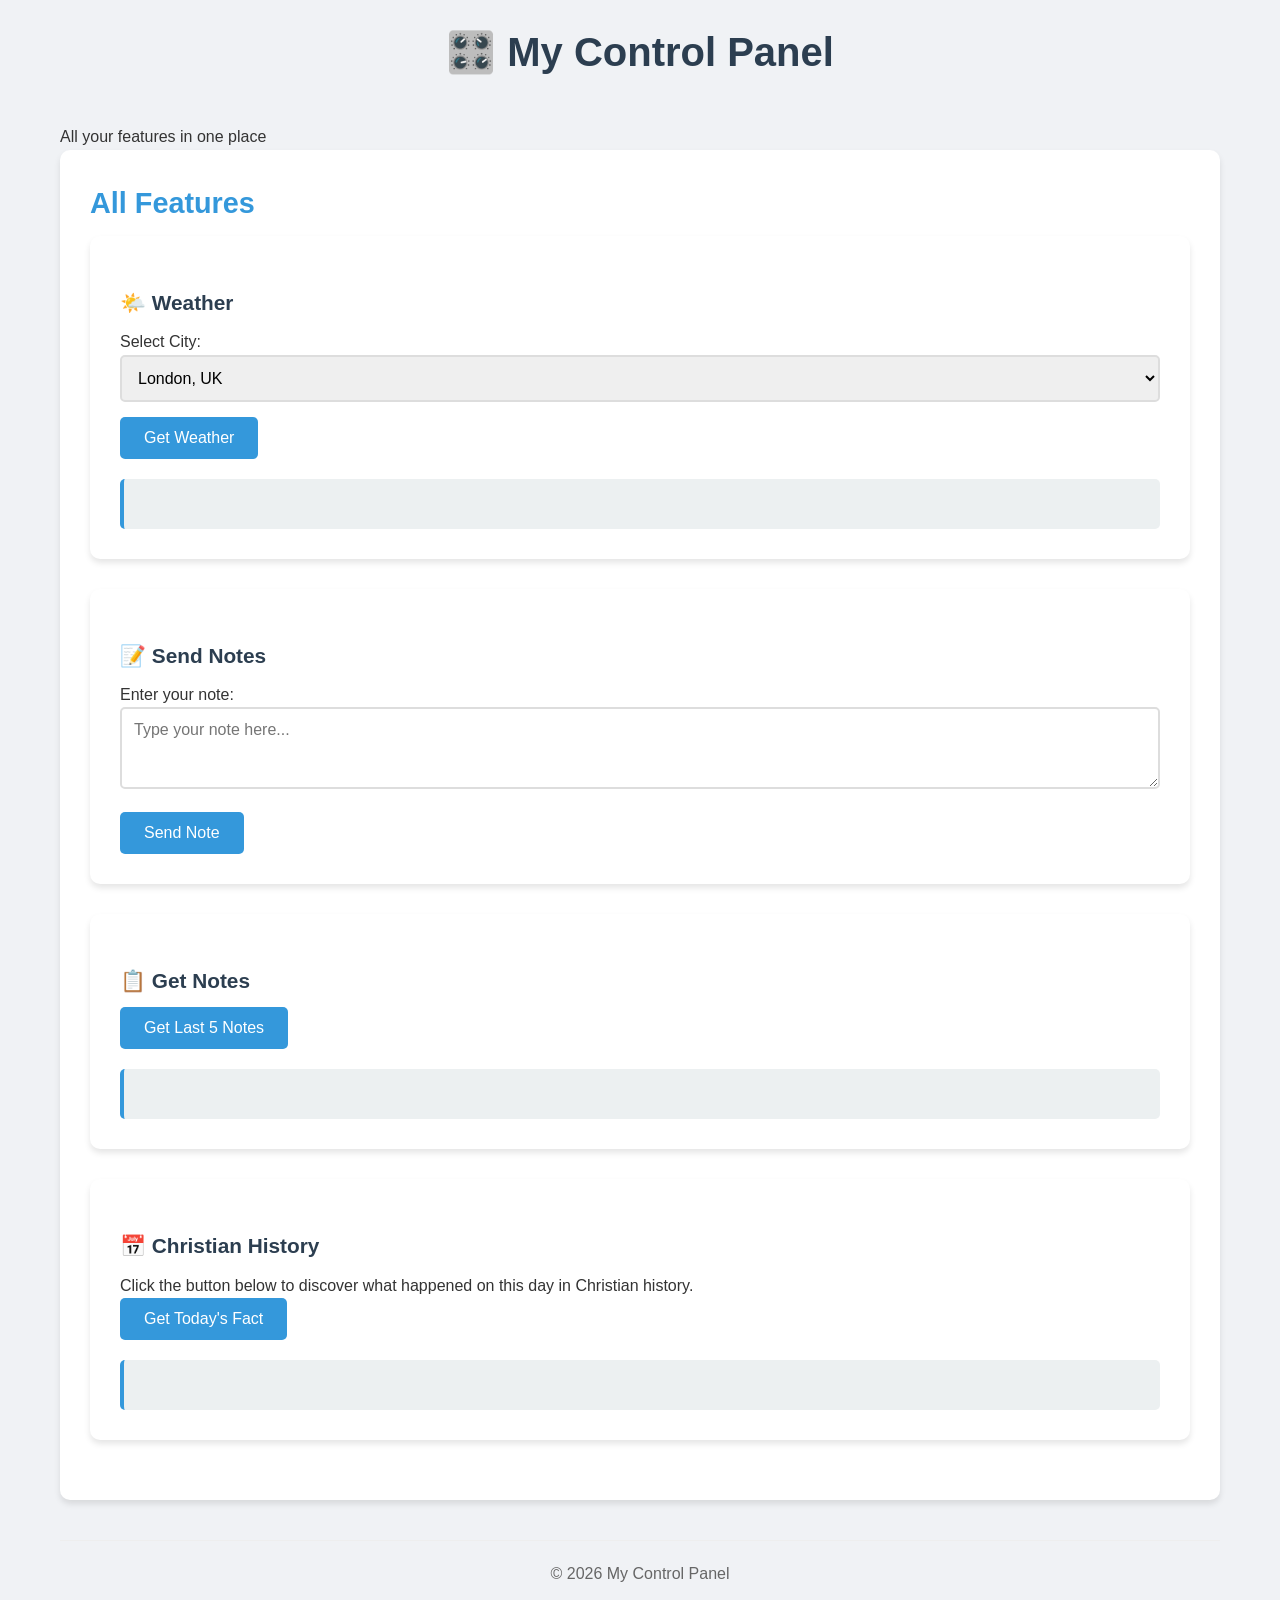
==== commit d886b028: "Create unified landing page with all functionality in one container - Combine all features into sing" ====
--- a/index.html
+++ b/index.html
@@ -10,54 +10,61 @@
     <div class="container">
         <header>
             <h1>🎛️ My Control Panel</h1>
-            <p>Choose a section to get started</p>
+            <p>All your features in one place</p>
         </header>
         
         <main>
-            <!-- All Current Buttons Container -->
+            <!-- Unified Features Container -->
             <div class="feature-container">
                 <h2>All Features</h2>
-                <div class="feature-grid">
-                    <div class="feature-card" onclick="window.location.href='weather.html'">
-                        <div class="feature-icon">🌤️</div>
-                        <h3>Weather</h3>
-                        <p>Check weather for cities around the world</p>
-                        <button class="feature-btn">Go to Weather</button>
+                
+                <!-- Weather Section -->
+                <div class="weather-section">
+                    <h3>🌤️ Weather</h3>
+                    <div class="input-group">
+                        <label for="citySelect">Select City:</label>
+                        <select id="citySelect">
+                            <option value="london">London, UK</option>
+                            <option value="newyork">New York, USA</option>
+                            <option value="tokyo">Tokyo, Japan</option>
+                            <option value="sydney">Sydney, Australia</option>
+                            <option value="cairo">Cairo, Egypt</option>
+                        </select>
+                        <button id="weatherBtn" onclick="getWeather()">Get Weather</button>
                     </div>
                     
-                    <div class="feature-card" onclick="window.location.href='notes.html'">
-                        <div class="feature-icon">📝</div>
-                        <h3>Send Notes</h3>
-                        <p>Send your notes to the database</p>
-                        <button class="feature-btn">Go to Send Notes</button>
+                    <div id="weatherResult" class="result-box"></div>
+                </div>
+                
+                <!-- Send Notes Section -->
+                <div class="notes-section">
+                    <h3>📝 Send Notes</h3>
+                    <div class="input-group">
+                        <label for="noteInput">Enter your note:</label>
+                        <textarea id="noteInput" placeholder="Type your note here..." rows="3"></textarea>
+                        <button id="noteBtn" onclick="sendNote()">Send Note</button>
+                    </div>
+                </div>
+                
+                <!-- Get Notes Section -->
+                <div class="notes-section">
+                    <h3>📋 Get Notes</h3>
+                    <div class="input-group">
+                        <button id="getNotesBtn" onclick="getNotes()">Get Last 5 Notes</button>
                     </div>
                     
-                    <div class="feature-card" onclick="window.location.href='getnotes.html'">
-                        <div class="feature-icon">📋</div>
-                        <h3>Get Notes</h3>
-                        <p>Retrieve your notes from the database</p>
-                        <button class="feature-btn">Go to Get Notes</button>
+                    <div id="noteStatus" class="result-box"></div>
+                </div>
+                
+                <!-- Christian History Section -->
+                <div class="history-section">
+                    <h3>📅 Christian History</h3>
+                    <div class="input-group">
+                        <p>Click the button below to discover what happened on this day in Christian history.</p>
+                        <button id="button3Btn" onclick="runButton3()">Get Today's Fact</button>
                     </div>
                     
-                    <div class="feature-card" onclick="window.location.href='history.html'">
-                        <div class="feature-icon">📅</div>
-                        <h3>Christian History</h3>
-                        <p>Discover daily facts about Christian martyrs</p>
-                        <button class="feature-btn">Go to History</button>
-                    </div>
-                </div>
-            </div>
-            
-            <!-- New Container with Weather & Get Notes Page -->
-            <div class="feature-container">
-                <h2>Quick Access</h2>
-                <div class="feature-grid">
-                    <div class="feature-card" onclick="window.location.href='weather-notes.html'">
-                        <div class="feature-icon">🌤️�</div>
-                        <h3>Weather & Get Notes</h3>
-                        <p>Weather and get notes in one place</p>
-                        <button class="feature-btn">Go to Weather & Get Notes</button>
-                    </div>
+                    <div id="button3Result" class="result-box"></div>
                 </div>
             </div>
         </main>
@@ -66,5 +73,8 @@
             <p>&copy; 2026 My Control Panel</p>
         </footer>
     </div>
+    
+    <!-- Link to JavaScript file with cache-busting -->
+    <script src="script.js?t=202607061128"></script>
 </body>
 </html>
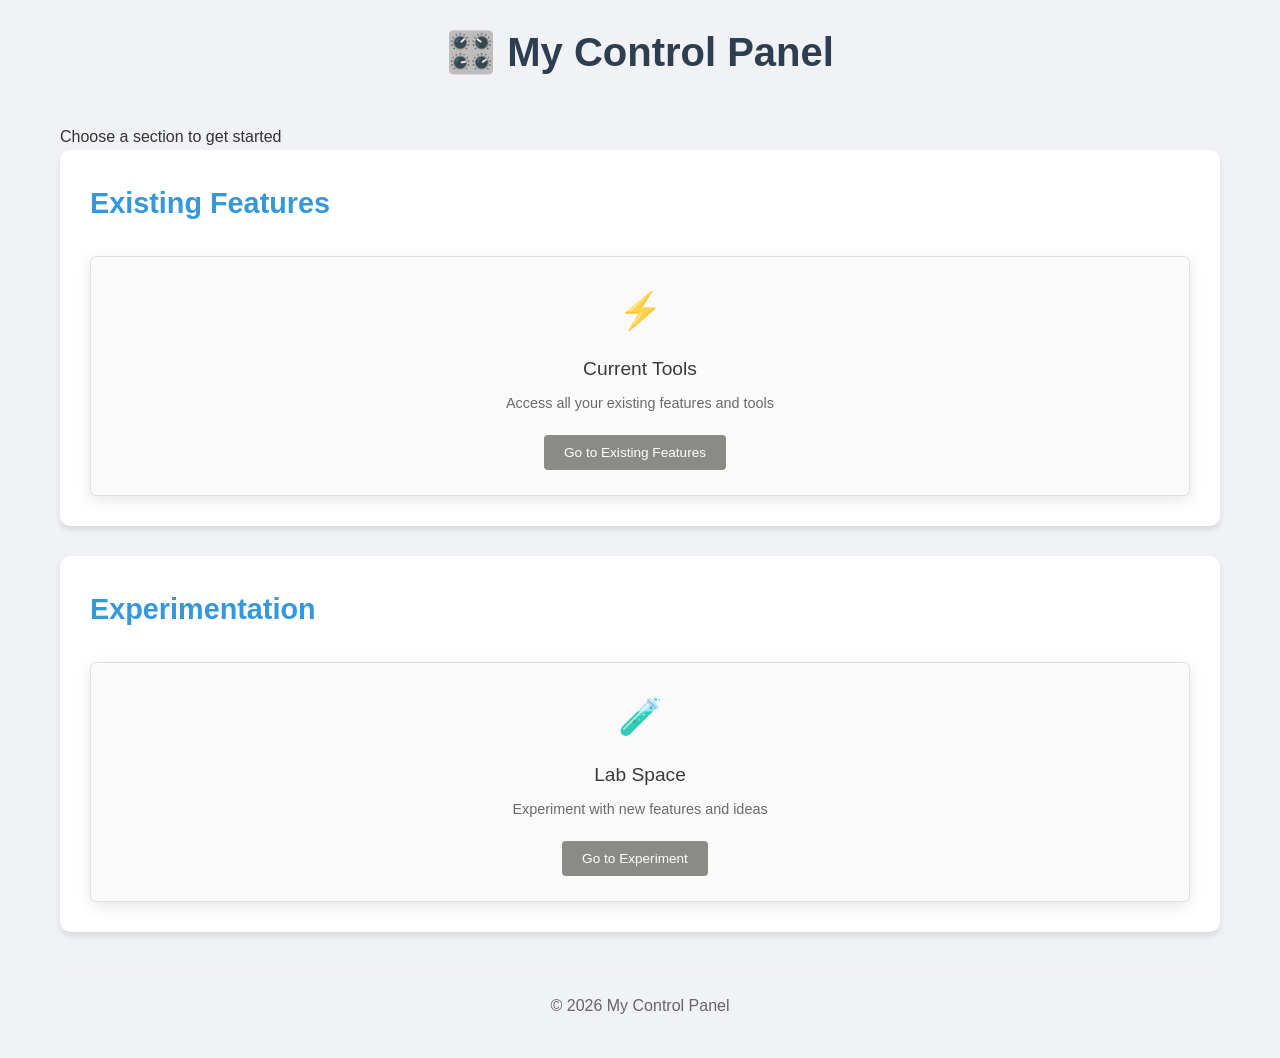
==== commit 2163a394: "Create hierarchical landing page structure with sub-landing pages - Main landing page with two conta" ====
--- a/index.html
+++ b/index.html
@@ -10,61 +10,33 @@
     <div class="container">
         <header>
             <h1>🎛️ My Control Panel</h1>
-            <p>All your features in one place</p>
+            <p>Choose a section to get started</p>
         </header>
         
         <main>
-            <!-- Unified Features Container -->
+            <!-- Existing Features Container -->
             <div class="feature-container">
-                <h2>All Features</h2>
-                
-                <!-- Weather Section -->
-                <div class="weather-section">
-                    <h3>🌤️ Weather</h3>
-                    <div class="input-group">
-                        <label for="citySelect">Select City:</label>
-                        <select id="citySelect">
-                            <option value="london">London, UK</option>
-                            <option value="newyork">New York, USA</option>
-                            <option value="tokyo">Tokyo, Japan</option>
-                            <option value="sydney">Sydney, Australia</option>
-                            <option value="cairo">Cairo, Egypt</option>
-                        </select>
-                        <button id="weatherBtn" onclick="getWeather()">Get Weather</button>
-                    </div>
-                    
-                    <div id="weatherResult" class="result-box"></div>
-                </div>
-                
-                <!-- Send Notes Section -->
-                <div class="notes-section">
-                    <h3>📝 Send Notes</h3>
-                    <div class="input-group">
-                        <label for="noteInput">Enter your note:</label>
-                        <textarea id="noteInput" placeholder="Type your note here..." rows="3"></textarea>
-                        <button id="noteBtn" onclick="sendNote()">Send Note</button>
+                <h2>Existing Features</h2>
+                <div class="feature-grid">
+                    <div class="feature-card" onclick="window.location.href='existing-features.html'">
+                        <div class="feature-icon">⚡</div>
+                        <h3>Current Tools</h3>
+                        <p>Access all your existing features and tools</p>
+                        <button class="feature-btn">Go to Existing Features</button>
                     </div>
                 </div>
-                
-                <!-- Get Notes Section -->
-                <div class="notes-section">
-                    <h3>📋 Get Notes</h3>
-                    <div class="input-group">
-                        <button id="getNotesBtn" onclick="getNotes()">Get Last 5 Notes</button>
+            </div>
+            
+            <!-- Experiment Container -->
+            <div class="feature-container">
+                <h2>Experimentation</h2>
+                <div class="feature-grid">
+                    <div class="feature-card" onclick="window.location.href='experiment.html'">
+                        <div class="feature-icon">🧪</div>
+                        <h3>Lab Space</h3>
+                        <p>Experiment with new features and ideas</p>
+                        <button class="feature-btn">Go to Experiment</button>
                     </div>
-                    
-                    <div id="noteStatus" class="result-box"></div>
-                </div>
-                
-                <!-- Christian History Section -->
-                <div class="history-section">
-                    <h3>📅 Christian History</h3>
-                    <div class="input-group">
-                        <p>Click the button below to discover what happened on this day in Christian history.</p>
-                        <button id="button3Btn" onclick="runButton3()">Get Today's Fact</button>
-                    </div>
-                    
-                    <div id="button3Result" class="result-box"></div>
                 </div>
             </div>
         </main>
@@ -73,8 +45,5 @@
             <p>&copy; 2026 My Control Panel</p>
         </footer>
     </div>
-    
-    <!-- Link to JavaScript file with cache-busting -->
-    <script src="script.js?t=202607061128"></script>
 </body>
 </html>
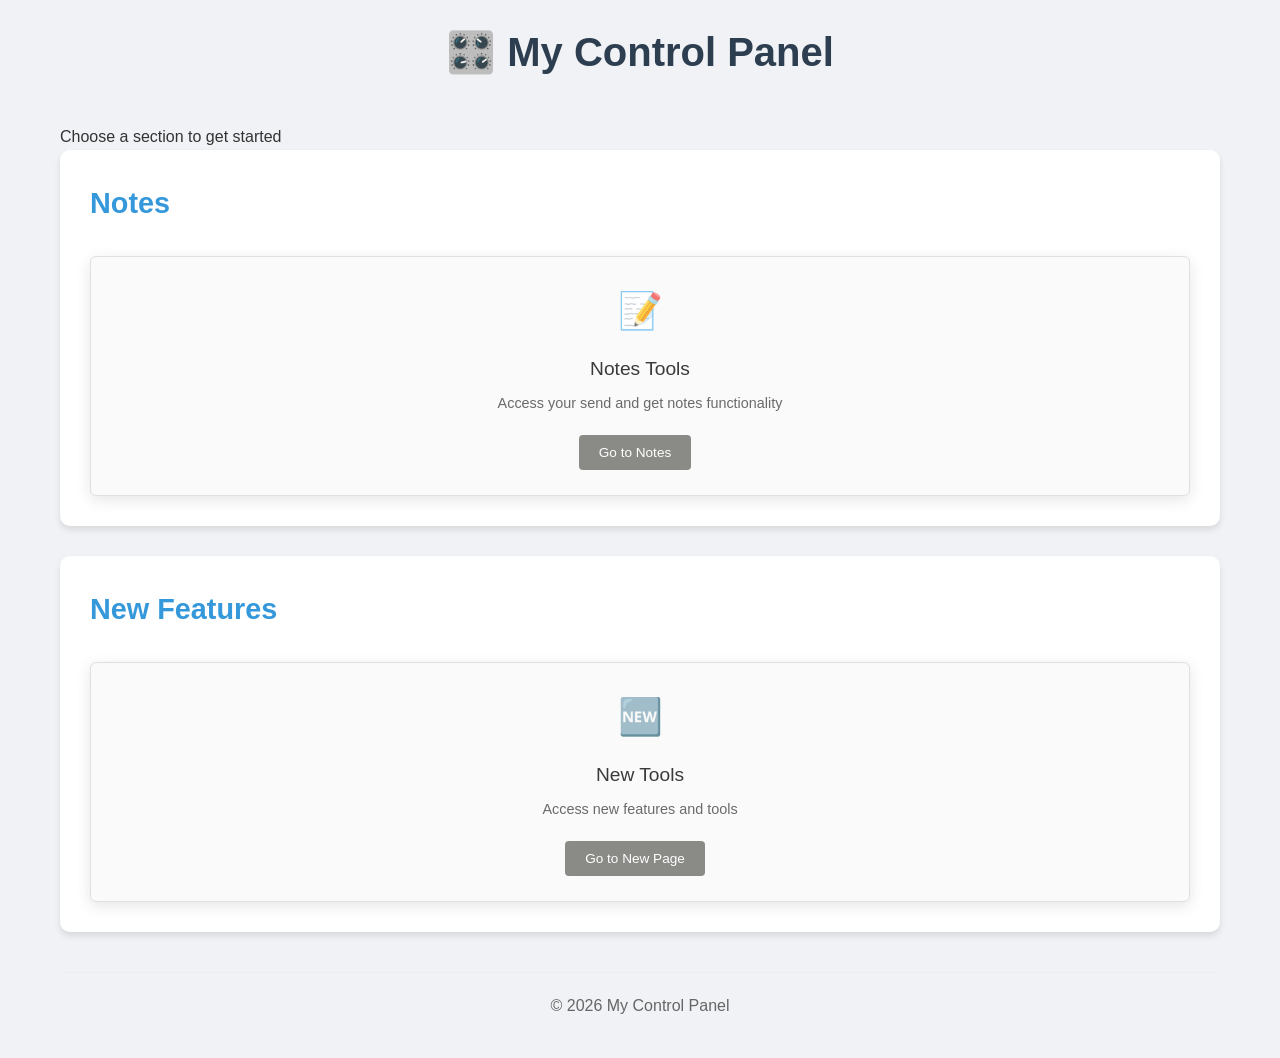
==== commit 52f306ab: "Create simplified 2-container landing page structure - Main landing page with 2 containers:   * 'Not" ====
--- a/index.html
+++ b/index.html
@@ -14,28 +14,28 @@
         </header>
         
         <main>
-            <!-- Existing Features Container -->
+            <!-- Notes Container -->
             <div class="feature-container">
-                <h2>Existing Features</h2>
+                <h2>Notes</h2>
                 <div class="feature-grid">
-                    <div class="feature-card" onclick="window.location.href='existing-features.html'">
-                        <div class="feature-icon">⚡</div>
-                        <h3>Current Tools</h3>
-                        <p>Access all your existing features and tools</p>
-                        <button class="feature-btn">Go to Existing Features</button>
+                    <div class="feature-card" onclick="window.location.href='notes-page.html'">
+                        <div class="feature-icon">📝</div>
+                        <h3>Notes Tools</h3>
+                        <p>Access your send and get notes functionality</p>
+                        <button class="feature-btn">Go to Notes</button>
                     </div>
                 </div>
             </div>
             
-            <!-- Experiment Container -->
+            <!-- New Page Container -->
             <div class="feature-container">
-                <h2>Experimentation</h2>
+                <h2>New Features</h2>
                 <div class="feature-grid">
-                    <div class="feature-card" onclick="window.location.href='experiment.html'">
-                        <div class="feature-icon">🧪</div>
-                        <h3>Lab Space</h3>
-                        <p>Experiment with new features and ideas</p>
-                        <button class="feature-btn">Go to Experiment</button>
+                    <div class="feature-card" onclick="window.location.href='new-page.html'">
+                        <div class="feature-icon">🆕</div>
+                        <h3>New Tools</h3>
+                        <p>Access new features and tools</p>
+                        <button class="feature-btn">Go to New Page</button>
                     </div>
                 </div>
             </div>
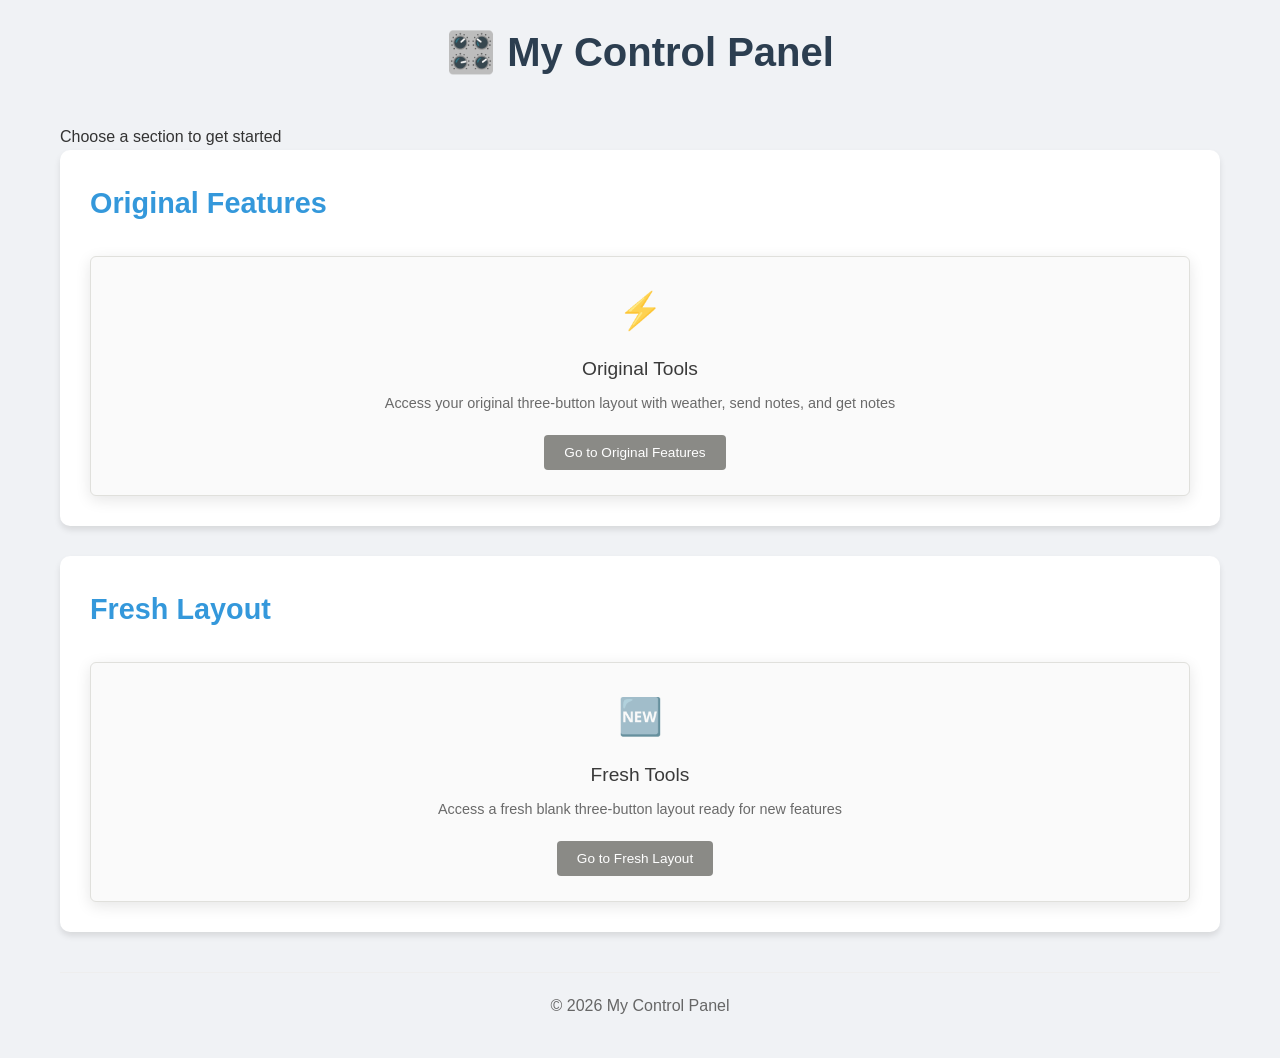
==== commit 872a714d: "Create final clean structure: original features vs fresh layout - Main landing page with 2 container" ====
--- a/index.html
+++ b/index.html
@@ -14,28 +14,28 @@
         </header>
         
         <main>
-            <!-- Notes Container -->
+            <!-- Original Features Container -->
             <div class="feature-container">
-                <h2>Notes</h2>
+                <h2>Original Features</h2>
                 <div class="feature-grid">
-                    <div class="feature-card" onclick="window.location.href='notes-page.html'">
-                        <div class="feature-icon">📝</div>
-                        <h3>Notes Tools</h3>
-                        <p>Access your send and get notes functionality</p>
-                        <button class="feature-btn">Go to Notes</button>
+                    <div class="feature-card" onclick="window.location.href='original-features.html'">
+                        <div class="feature-icon">⚡</div>
+                        <h3>Original Tools</h3>
+                        <p>Access your original three-button layout with weather, send notes, and get notes</p>
+                        <button class="feature-btn">Go to Original Features</button>
                     </div>
                 </div>
             </div>
             
-            <!-- New Page Container -->
+            <!-- Fresh Layout Container -->
             <div class="feature-container">
-                <h2>New Features</h2>
+                <h2>Fresh Layout</h2>
                 <div class="feature-grid">
-                    <div class="feature-card" onclick="window.location.href='new-page.html'">
+                    <div class="feature-card" onclick="window.location.href='fresh-layout.html'">
                         <div class="feature-icon">🆕</div>
-                        <h3>New Tools</h3>
-                        <p>Access new features and tools</p>
-                        <button class="feature-btn">Go to New Page</button>
+                        <h3>Fresh Tools</h3>
+                        <p>Access a fresh blank three-button layout ready for new features</p>
+                        <button class="feature-btn">Go to Fresh Layout</button>
                     </div>
                 </div>
             </div>
